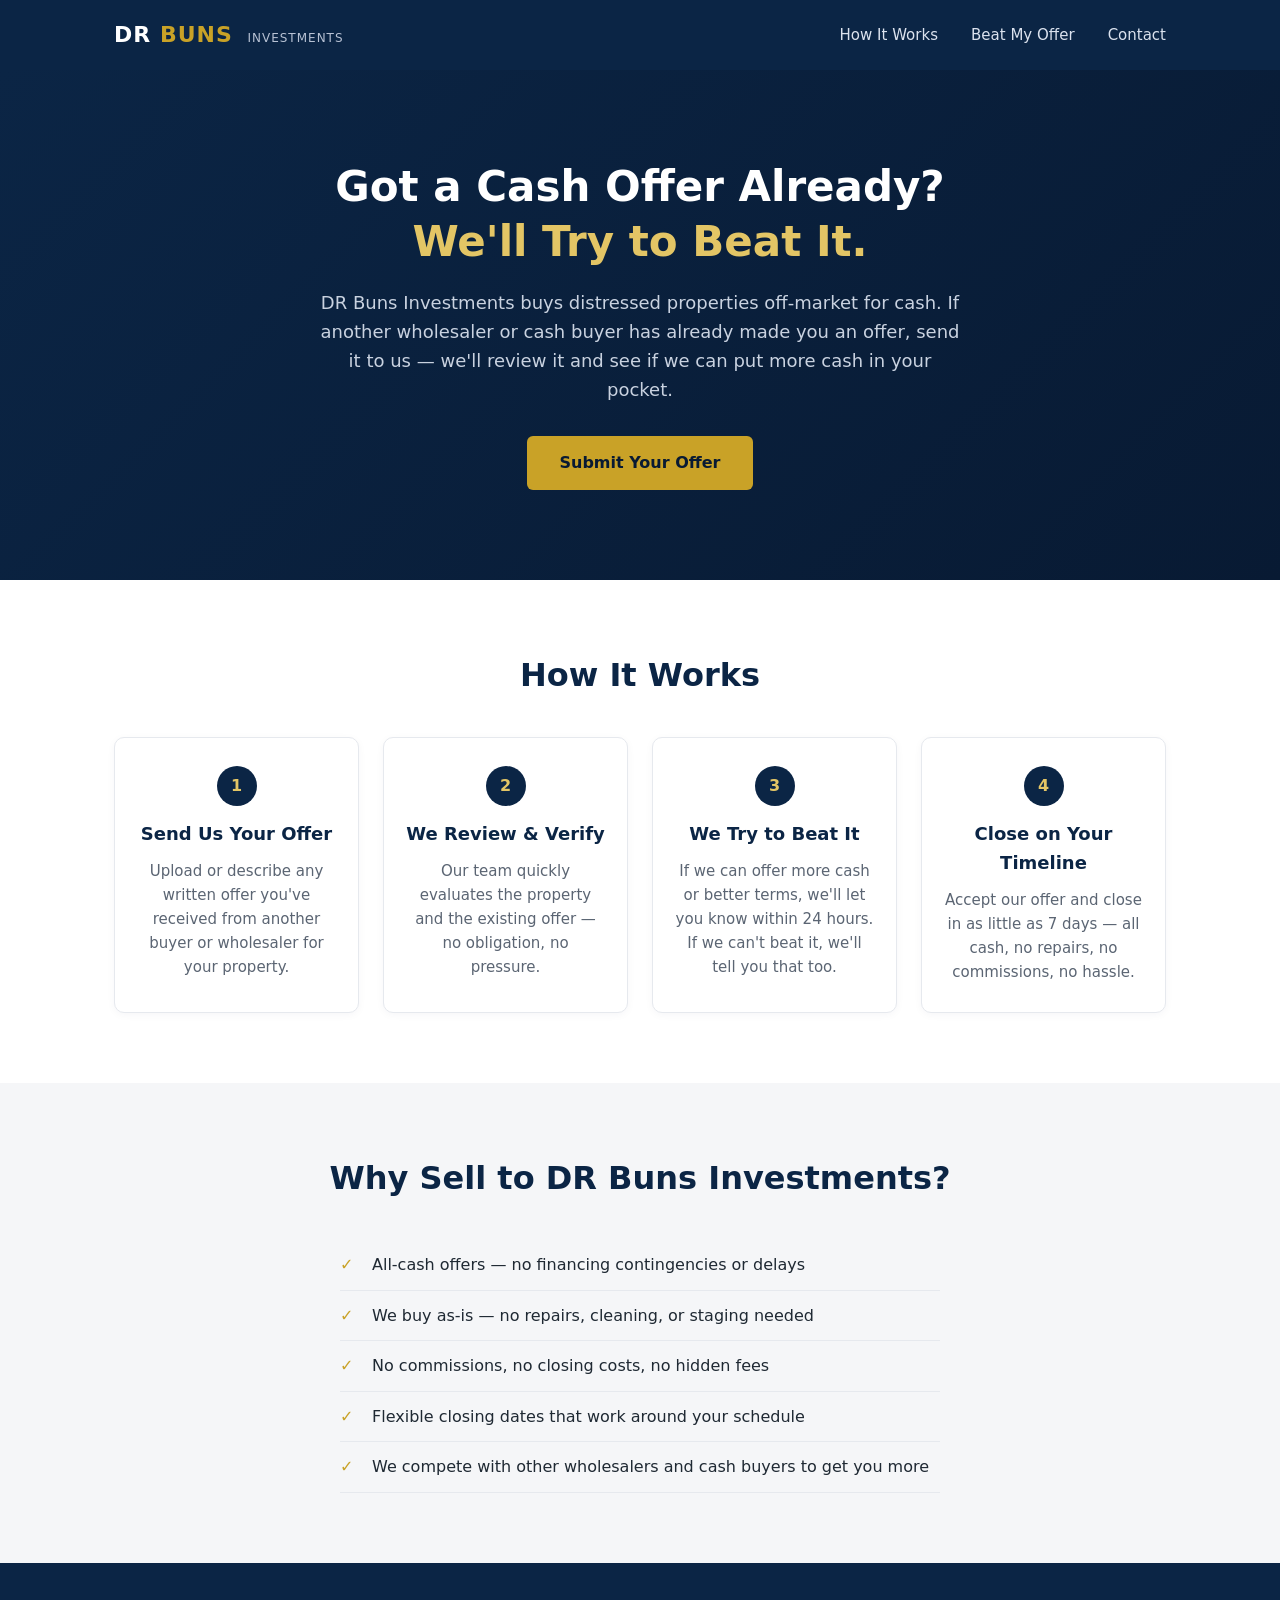
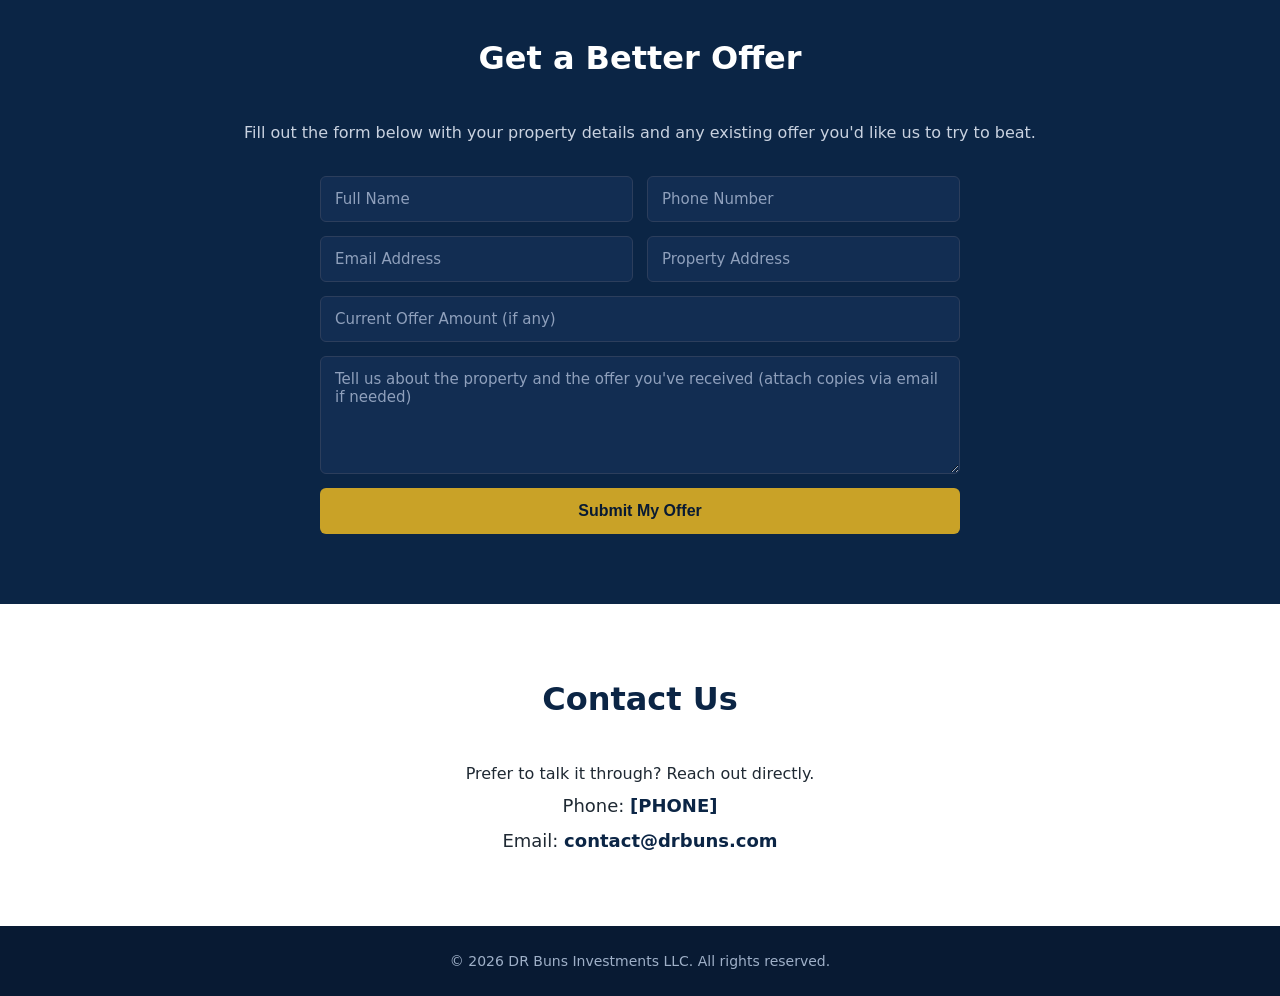
==== index.html @ b83a14e5 "Initial website HTML/CSS/JS Initial website HTML/CSS/JS" ====
<!DOCTYPE html>
<html lang="en">
<head>
  <meta charset="UTF-8" />
  <meta name="viewport" content="width=device-width, initial-scale=1.0" />
  <title>DR Buns Investments | We Beat Any Cash Offer</title>
  <meta name="description" content="Sell your distressed property off-market. Bring us any written cash offer and we'll try to beat it. Fast, fair, all-cash closings." />
  <link rel="stylesheet" href="style.css" />
</head>
<body>
  <header class="header">
    <div class="container header-inner">
      <div class="logo">DR <span>BUNS</span> <small>INVESTMENTS</small></div>
      <nav>
        <a href="#how-it-works">How It Works</a>
        <a href="#beat-offer">Beat My Offer</a>
        <a href="#contact">Contact</a>
      </nav>
    </div>
  </header>

  <section class="hero">
    <div class="container hero-inner">
      <h1>Got a Cash Offer Already? <br><span>We'll Try to Beat It.</span></h1>
      <p>DR Buns Investments buys distressed properties off-market for cash. If another wholesaler or cash buyer has already made you an offer, send it to us &mdash; we'll review it and see if we can put more cash in your pocket.</p>
      <a href="#beat-offer" class="btn btn-primary">Submit Your Offer</a>
    </div>
  </section>

  <section class="section" id="how-it-works">
    <div class="container">
      <h2>How It Works</h2>
      <div class="cards">
        <div class="card">
          <div class="card-number">1</div>
          <h3>Send Us Your Offer</h3>
          <p>Upload or describe any written offer you've received from another buyer or wholesaler for your property.</p>
        </div>
        <div class="card">
          <div class="card-number">2</div>
          <h3>We Review &amp; Verify</h3>
          <p>Our team quickly evaluates the property and the existing offer &mdash; no obligation, no pressure.</p>
        </div>
        <div class="card">
          <div class="card-number">3</div>
          <h3>We Try to Beat It</h3>
          <p>If we can offer more cash or better terms, we'll let you know within 24 hours. If we can't beat it, we'll tell you that too.</p>
        </div>
        <div class="card">
          <div class="card-number">4</div>
          <h3>Close on Your Timeline</h3>
          <p>Accept our offer and close in as little as 7 days &mdash; all cash, no repairs, no commissions, no hassle.</p>
        </div>
      </div>
    </div>
  </section>

  <section class="section alt" id="why">
    <div class="container">
      <h2>Why Sell to DR Buns Investments?</h2>
      <ul class="benefits">
        <li>All-cash offers &mdash; no financing contingencies or delays</li>
        <li>We buy as-is &mdash; no repairs, cleaning, or staging needed</li>
        <li>No commissions, no closing costs, no hidden fees</li>
        <li>Flexible closing dates that work around your schedule</li>
        <li>We compete with other wholesalers and cash buyers to get you more</li>
      </ul>
    </div>
  </section>

  <section class="section highlight" id="beat-offer">
    <div class="container form-section">
      <h2>Get a Better Offer</h2>
      <p>Fill out the form below with your property details and any existing offer you'd like us to try to beat.</p>
      <form class="contact-form" action="https://formspree.io/f/yourFormID" method="POST">
        <div class="form-row">
          <input type="text" name="name" placeholder="Full Name" required />
          <input type="tel" name="phone" placeholder="Phone Number" required />
        </div>
        <div class="form-row">
          <input type="email" name="email" placeholder="Email Address" required />
          <input type="text" name="property_address" placeholder="Property Address" required />
        </div>
        <div class="form-row">
          <input type="text" name="current_offer" placeholder="Current Offer Amount (if any)" />
        </div>
        <textarea name="details" placeholder="Tell us about the property and the offer you've received (attach copies via email if needed)" rows="5"></textarea>
        <button type="submit" class="btn btn-primary">Submit My Offer</button>
      </form>
    </div>
  </section>

  <section class="section" id="contact">
    <div class="container contact-inner">
      <h2>Contact Us</h2>
      <p>Prefer to talk it through? Reach out directly.</p>
      <p class="contact-detail">Phone: <a href="tel:+10000000000">[PHONE]</a></p>
      <p class="contact-detail">Email: <a href="mailto:contact@drbuns.com">contact@drbuns.com</a></p>
    </div>
  </section>

  <footer class="footer">
    <div class="container">
      <p>&copy; <span id="year"></span> DR Buns Investments LLC. All rights reserved.</p>
    </div>
  </footer>

  <script src="script.js"></script>
</body>
</html>
---- style.css ----
:root {
  --navy: #0b2545;
  --navy-dark: #081a33;
  --gold: #c9a227;
  --gold-light: #e3c565;
  --gray: #f5f6f8;
  --text: #1f2933;
  --muted: #5b6573;
}

* { margin: 0; padding: 0; box-sizing: border-box; }

body {
  font-family: 'Segoe UI', system-ui, -apple-system, sans-serif;
  color: var(--text);
  line-height: 1.6;
}

.container {
  max-width: 1100px;
  margin: 0 auto;
  padding: 0 24px;
}

/* Header */
.header {
  background: var(--navy);
  position: sticky;
  top: 0;
  z-index: 100;
}

.header-inner {
  display: flex;
  align-items: center;
  justify-content: space-between;
  height: 70px;
}

.logo {
  color: #fff;
  font-weight: 800;
  font-size: 22px;
  letter-spacing: 1px;
}

.logo span { color: var(--gold); }
.logo small { font-weight: 400; font-size: 12px; color: #b8c2d4; margin-left: 6px; }

nav a {
  color: #dbe2ee;
  text-decoration: none;
  margin-left: 28px;
  font-size: 15px;
  transition: color 0.2s;
}

nav a:hover { color: var(--gold-light); }

/* Hero */
.hero {
  background: linear-gradient(135deg, var(--navy) 0%, var(--navy-dark) 100%);
  color: #fff;
  padding: 90px 0;
  text-align: center;
}

.hero h1 {
  font-size: 42px;
  font-weight: 800;
  line-height: 1.3;
  margin-bottom: 20px;
}

.hero h1 span { color: var(--gold-light); }

.hero p {
  max-width: 640px;
  margin: 0 auto 32px;
  color: #c9d2e0;
  font-size: 18px;
}

.btn {
  display: inline-block;
  padding: 14px 32px;
  border-radius: 6px;
  font-weight: 700;
  text-decoration: none;
  font-size: 16px;
  border: none;
  cursor: pointer;
  transition: transform 0.15s, box-shadow 0.15s;
}

.btn-primary {
  background: var(--gold);
  color: var(--navy-dark);
}

.btn-primary:hover {
  background: var(--gold-light);
  transform: translateY(-2px);
}

/* Sections */
.section {
  padding: 70px 0;
}

.section.alt { background: var(--gray); }

.section h2 {
  text-align: center;
  font-size: 32px;
  color: var(--navy);
  margin-bottom: 36px;
}

/* Cards */
.cards {
  display: grid;
  grid-template-columns: repeat(auto-fit, minmax(220px, 1fr));
  gap: 24px;
}

.card {
  background: #fff;
  border: 1px solid #e6e9ee;
  border-radius: 10px;
  padding: 28px 22px;
  text-align: center;
  box-shadow: 0 2px 8px rgba(11,37,69,0.04);
}

.card-number {
  width: 40px;
  height: 40px;
  line-height: 40px;
  background: var(--navy);
  color: var(--gold-light);
  border-radius: 50%;
  font-weight: 800;
  margin: 0 auto 14px;
}

.card h3 {
  color: var(--navy);
  margin-bottom: 10px;
  font-size: 18px;
}

.card p { color: var(--muted); font-size: 15px; }

/* Benefits */
.benefits {
  list-style: none;
  max-width: 600px;
  margin: 0 auto;
}

.benefits li {
  padding: 12px 0 12px 32px;
  border-bottom: 1px solid #e6e9ee;
  position: relative;
  font-size: 16px;
}

.benefits li::before {
  content: "✓";
  position: absolute;
  left: 0;
  color: var(--gold);
  font-weight: 800;
}

/* Form */
.highlight {
  background: var(--navy);
  color: #fff;
}

.form-section { text-align: center; }
.form-section h2 { color: #fff; }
.form-section > p { color: #c9d2e0; margin-bottom: 30px; }

.contact-form {
  max-width: 640px;
  margin: 0 auto;
  display: flex;
  flex-direction: column;
  gap: 14px;
}

.form-row {
  display: flex;
  gap: 14px;
}

.form-row input { flex: 1; }

.contact-form input,
.contact-form textarea {
  width: 100%;
  padding: 13px 14px;
  border-radius: 6px;
  border: 1px solid #2c3e5c;
  background: #122d52;
  color: #fff;
  font-size: 15px;
  font-family: inherit;
}

.contact-form input::placeholder,
.contact-form textarea::placeholder {
  color: #8fa0bc;
}

.contact-form input:focus,
.contact-form textarea:focus {
  outline: 2px solid var(--gold);
}

/* Contact */
.contact-inner { text-align: center; }
.contact-detail { font-size: 18px; margin-top: 6px; }
.contact-detail a { color: var(--navy); font-weight: 700; text-decoration: none; }

/* Footer */
.footer {
  background: var(--navy-dark);
  color: #9fb0c8;
  text-align: center;
  padding: 24px 0;
  font-size: 14px;
}

@media (max-width: 640px) {
  nav a { margin-left: 14px; font-size: 13px; }
  .hero h1 { font-size: 30px; }
  .form-row { flex-direction: column; }
}
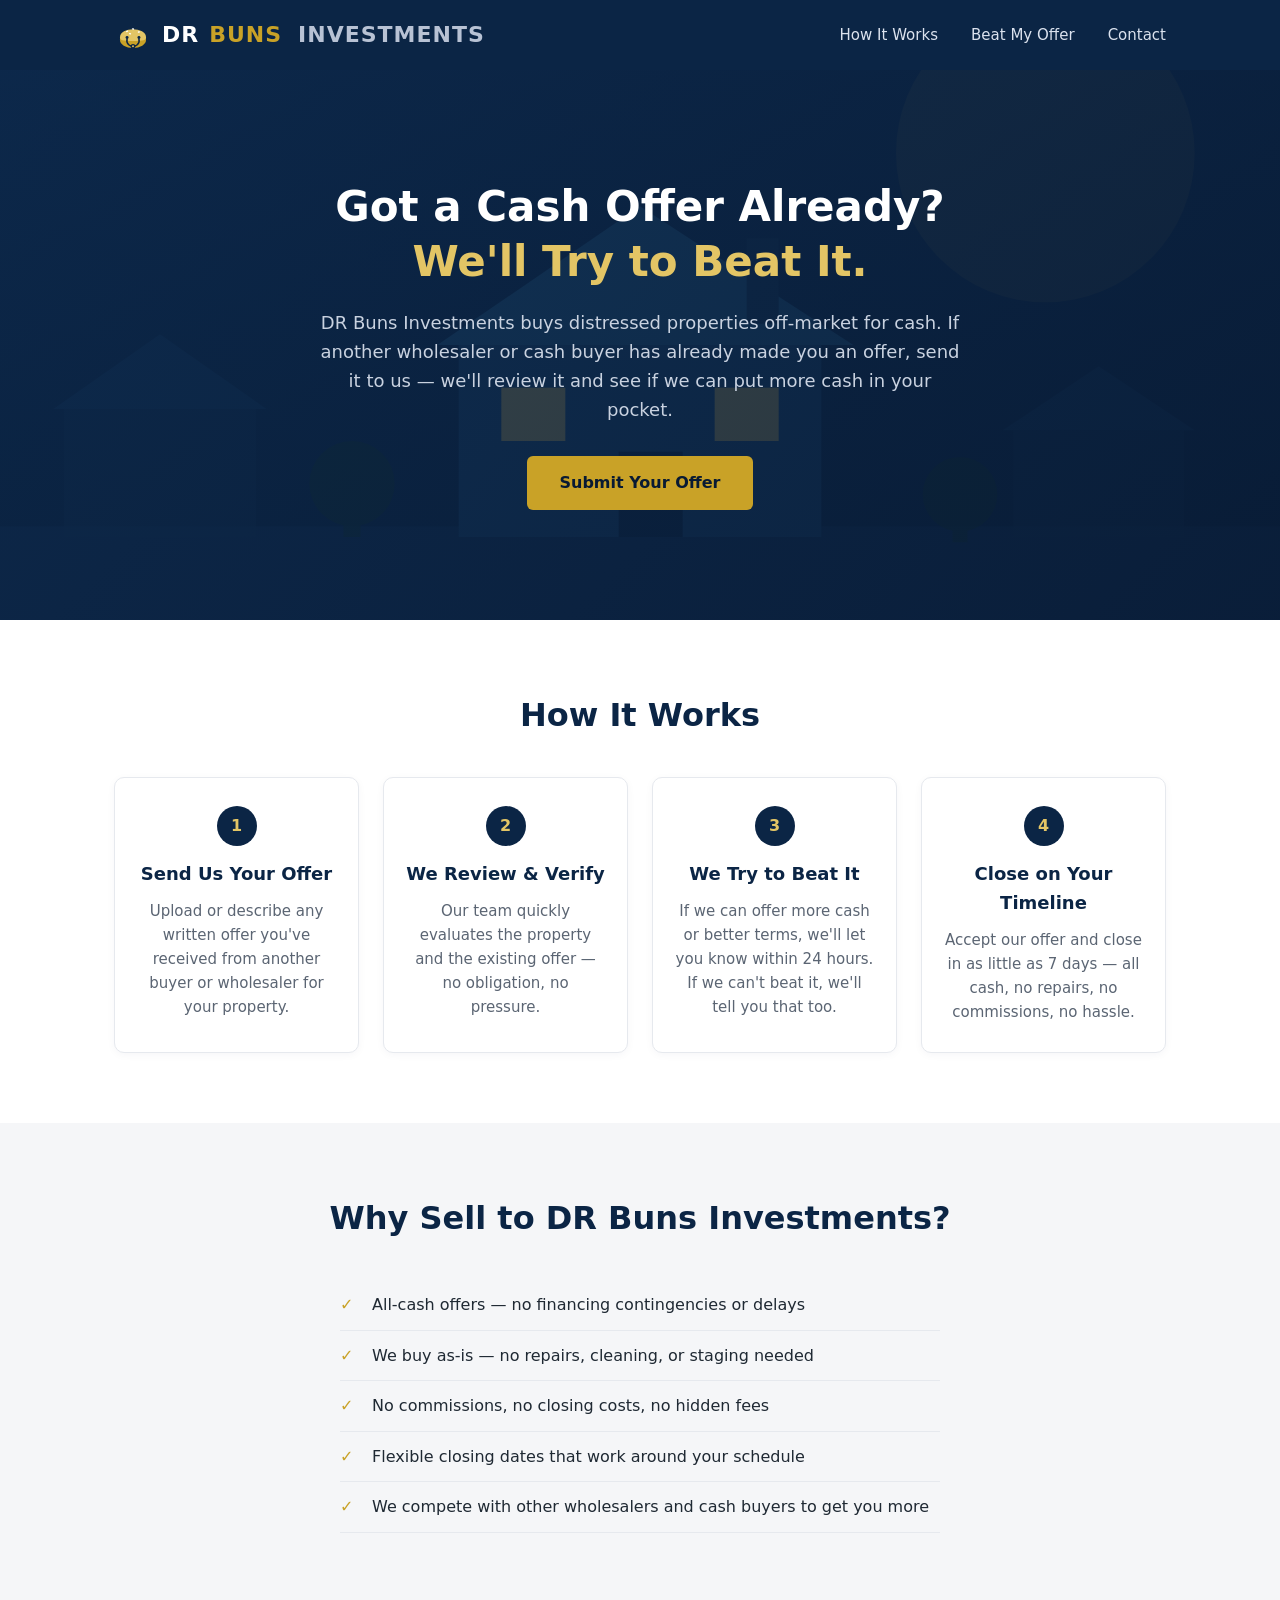
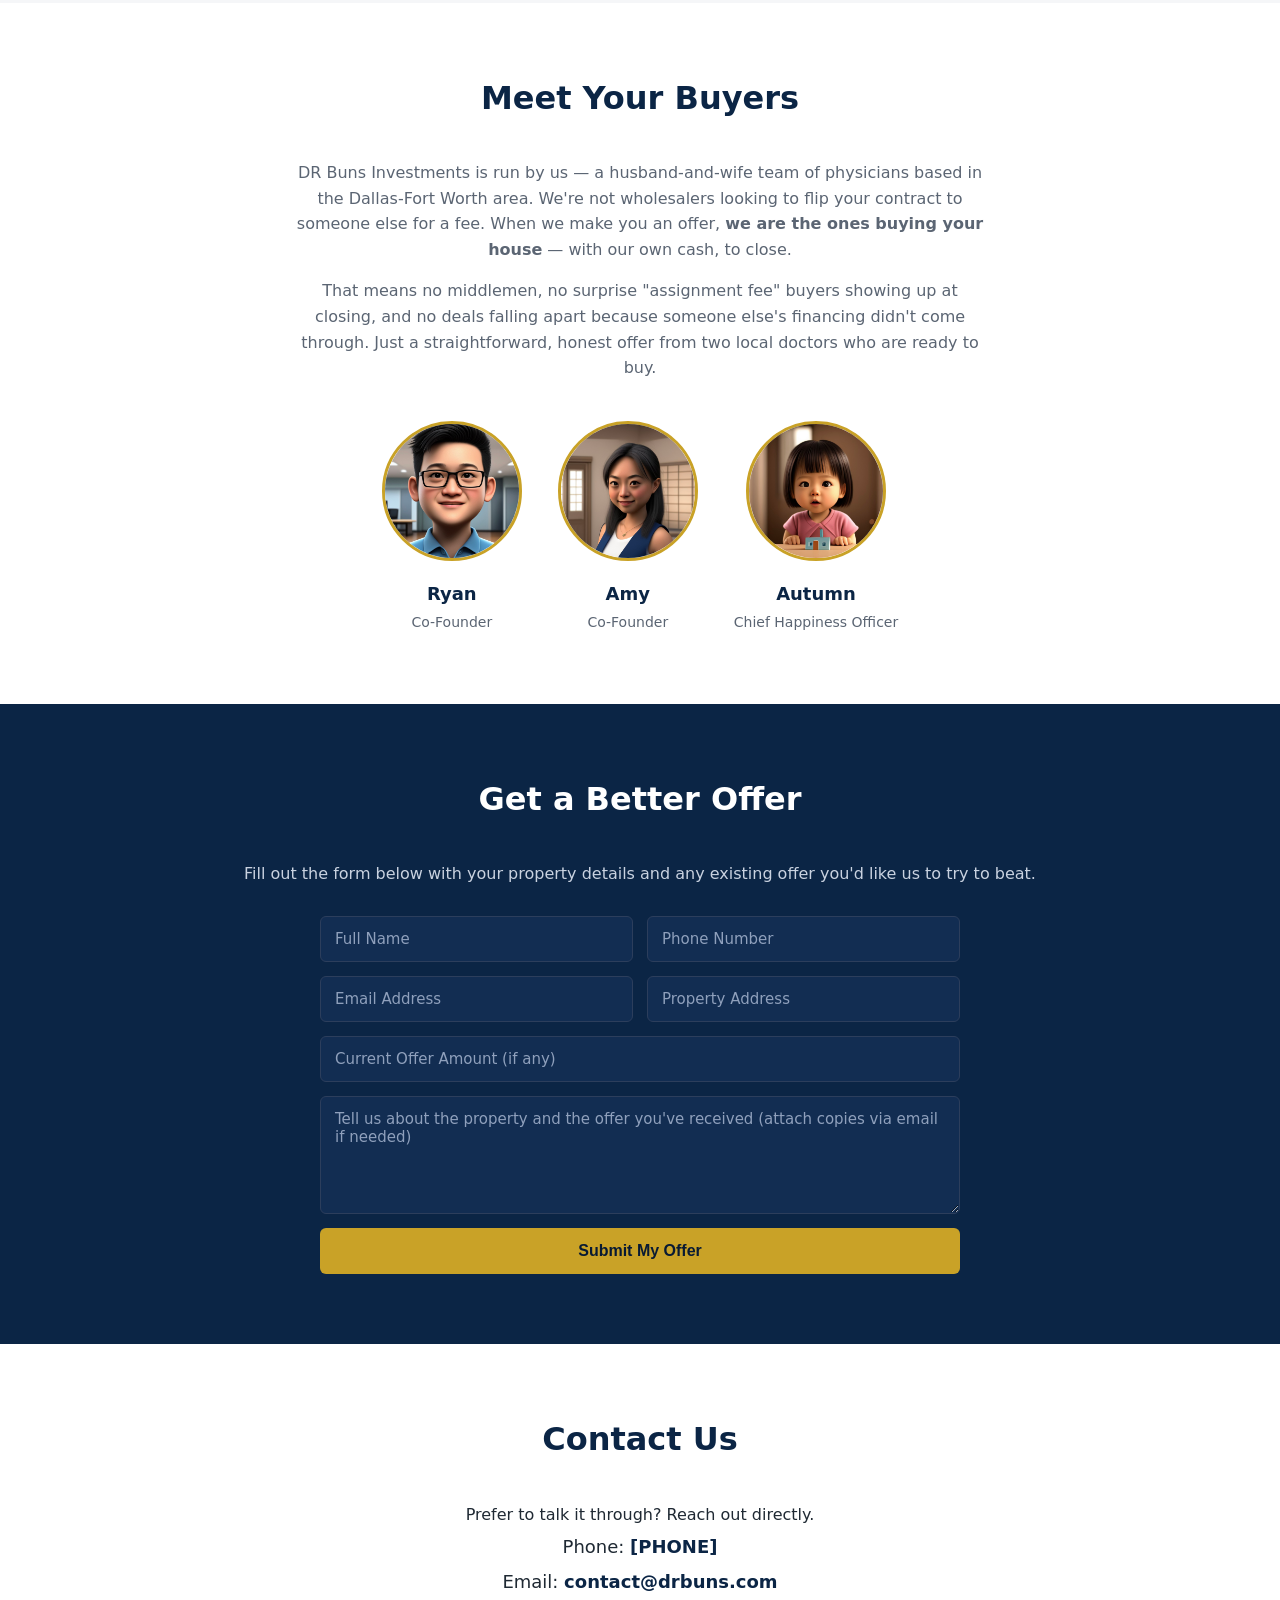
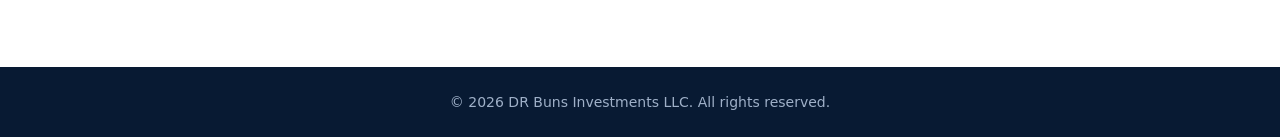
==== commit d9f11172: "New about us section + logo Designed logo + adjusted header font/sizes + added about us section" ====
--- a/index.html
+++ b/index.html
@@ -10,7 +10,7 @@
 <body>
   <header class="header">
     <div class="container header-inner">
-      <div class="logo">DR <span>BUNS</span> <small>INVESTMENTS</small></div>
+      <div class="logo"><img src="assets/logo.svg" alt="Dr Buns logo" class="logo-icon" /> DR <span>BUNS</span> <small>INVESTMENTS</small></div>
       <nav>
         <a href="#how-it-works">How It Works</a>
         <a href="#beat-offer">Beat My Offer</a>
@@ -68,6 +68,33 @@
     </div>
   </section>
 
+  <section class="section" id="about">
+    <div class="container about-inner">
+      <h2>Meet Your Buyers</h2>
+      <div class="about-content">
+        <p>DR Buns Investments is run by us &mdash; a husband-and-wife team of physicians based in the Dallas-Fort Worth area. We're not wholesalers looking to flip your contract to someone else for a fee. When we make you an offer, <strong>we are the ones buying your house</strong> &mdash; with our own cash, to close.</p>
+        <p>That means no middlemen, no surprise "assignment fee" buyers showing up at closing, and no deals falling apart because someone else's financing didn't come through. Just a straightforward, honest offer from two local doctors who are ready to buy.</p>
+      </div>
+      <div class="team">
+        <div class="team-member">
+          <img src="assets/ryan.jpeg" alt="Ryan" />
+          <h3>Ryan</h3>
+          <p>Co-Founder</p>
+        </div>
+        <div class="team-member">
+          <img src="assets/amy.jpeg" alt="Amy" />
+          <h3>Amy</h3>
+          <p>Co-Founder</p>
+        </div>
+        <div class="team-member">
+          <img src="assets/autumn.jpeg" alt="Autumn" />
+          <h3>Autumn</h3>
+          <p>Chief Happiness Officer</p>
+        </div>
+      </div>
+    </div>
+  </section>
+
   <section class="section highlight" id="beat-offer">
     <div class="container form-section">
       <h2>Get a Better Offer</h2>
--- a/style.css
+++ b/style.css
@@ -42,10 +42,18 @@
   font-weight: 800;
   font-size: 22px;
   letter-spacing: 1px;
+  display: flex;
+  align-items: center;
+  gap: 10px;
+}
+
+.logo-icon {
+  width: 38px;
+  height: 38px;
 }
 
 .logo span { color: var(--gold); }
-.logo small { font-weight: 400; font-size: 12px; color: #b8c2d4; margin-left: 6px; }
+.logo small { font-weight: 800; font-size: inherit; color: #b8c2d4; margin-left: 6px; }
 
 nav a {
   color: #dbe2ee;
@@ -59,9 +67,11 @@
 
 /* Hero */
 .hero {
-  background: linear-gradient(135deg, var(--navy) 0%, var(--navy-dark) 100%);
-  color: #fff;
-  padding: 90px 0;
+  background: linear-gradient(135deg, rgba(11,37,69,0.75) 0%, rgba(8,26,51,0.85) 100%), url('assets/hero-bg.svg');
+  background-size: cover;
+  background-position: center;
+  color: #fff;
+  padding: 110px 0;
   text-align: center;
 }
 
@@ -174,6 +184,51 @@
   font-weight: 800;
 }
 
+/* About */
+.about-content {
+  max-width: 700px;
+  margin: 0 auto;
+  text-align: center;
+}
+
+.about-content p {
+  margin-bottom: 16px;
+  color: var(--muted);
+  font-size: 16px;
+}
+
+.team {
+  display: flex;
+  justify-content: center;
+  gap: 36px;
+  margin-top: 40px;
+  flex-wrap: wrap;
+}
+
+.team-member {
+  text-align: center;
+}
+
+.team-member img {
+  width: 140px;
+  height: 140px;
+  border-radius: 50%;
+  object-fit: cover;
+  border: 3px solid var(--gold);
+  margin-bottom: 12px;
+}
+
+.team-member h3 {
+  color: var(--navy);
+  font-size: 18px;
+  margin-bottom: 2px;
+}
+
+.team-member p {
+  color: var(--muted);
+  font-size: 14px;
+}
+
 /* Form */
 .highlight {
   background: var(--navy);
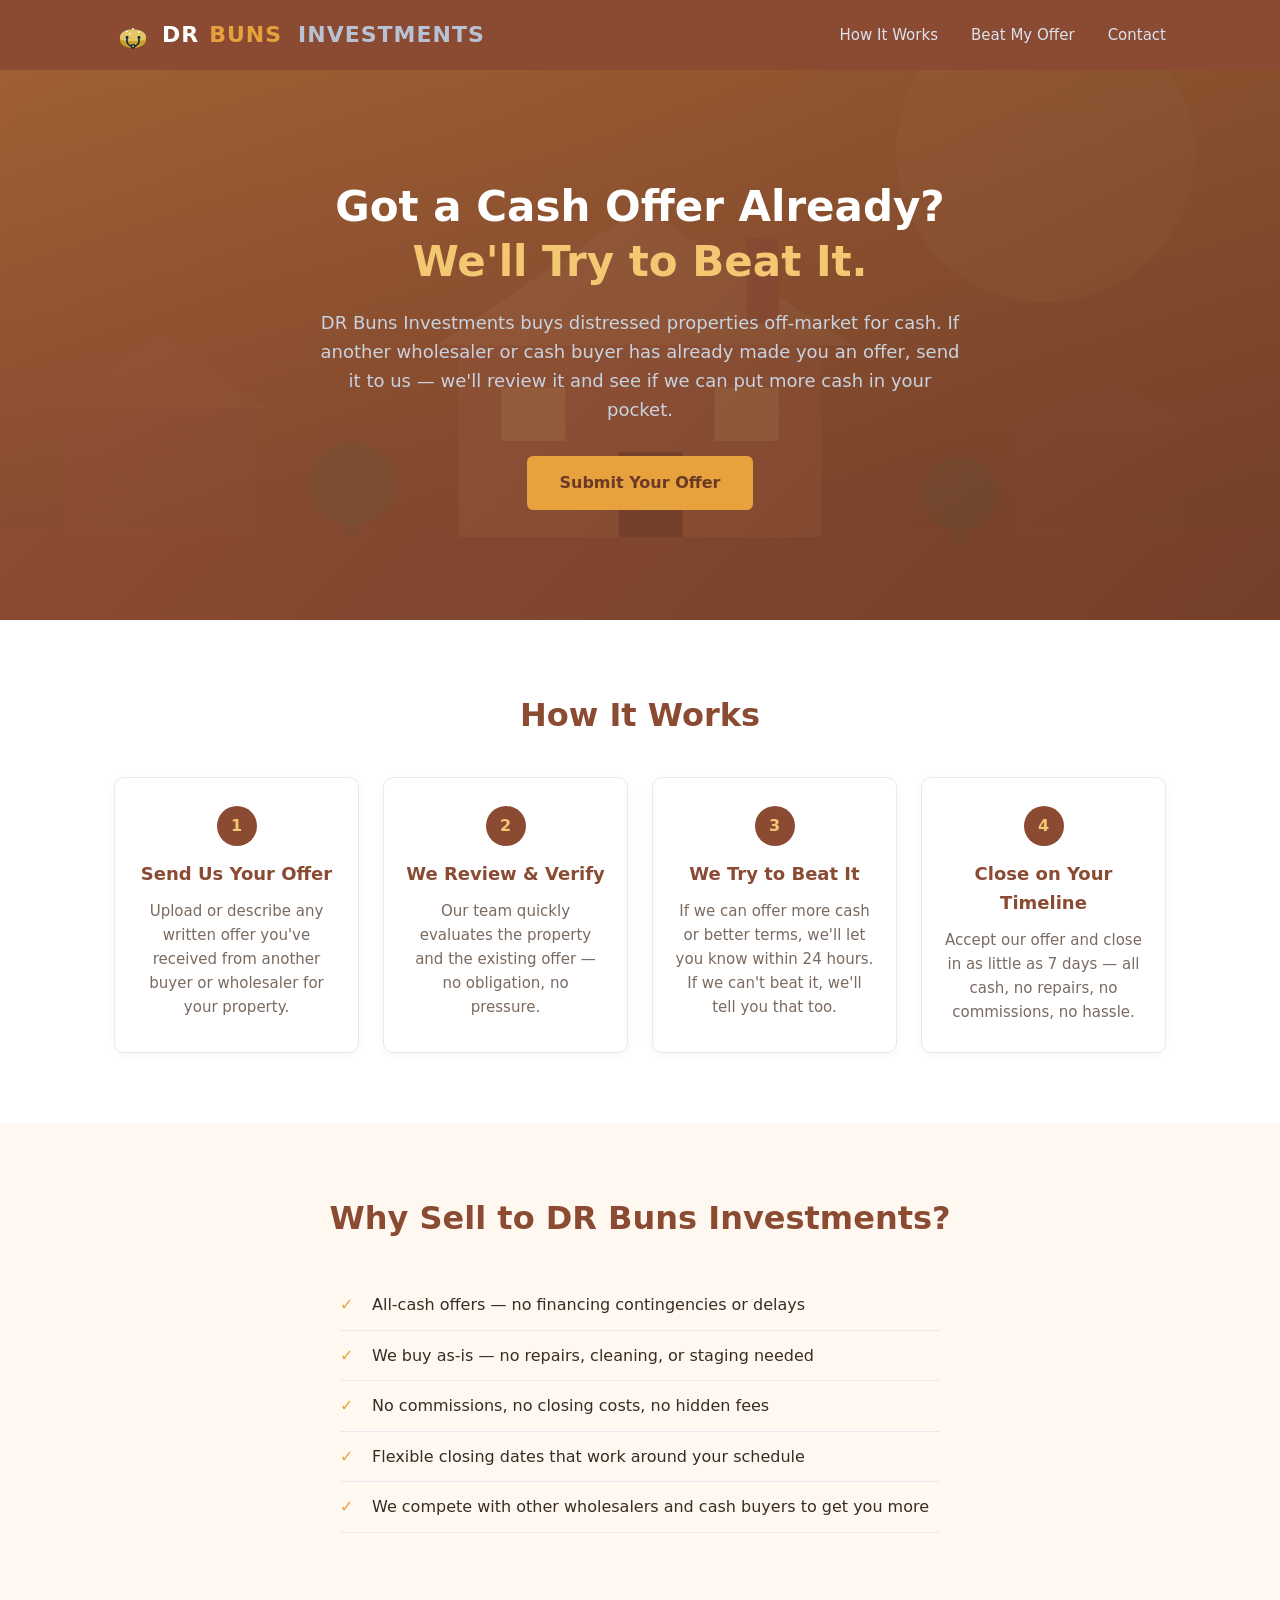
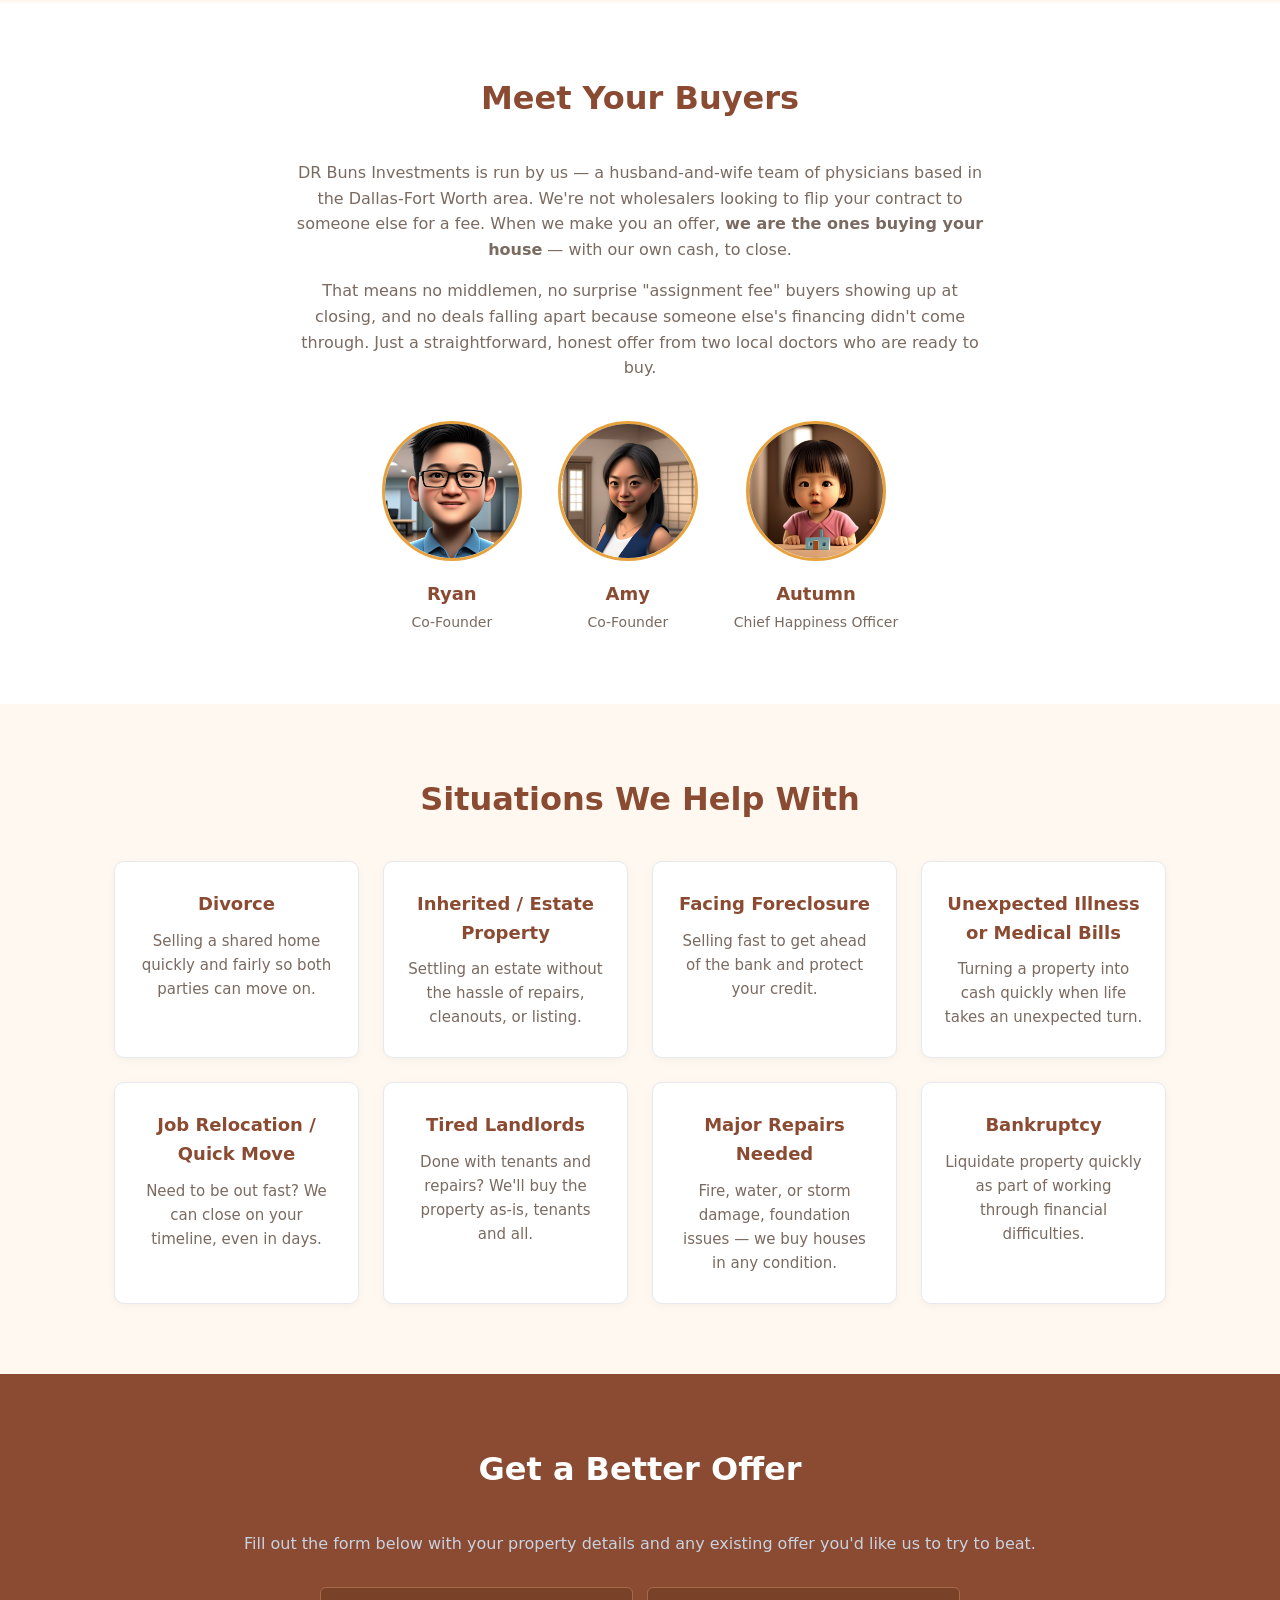
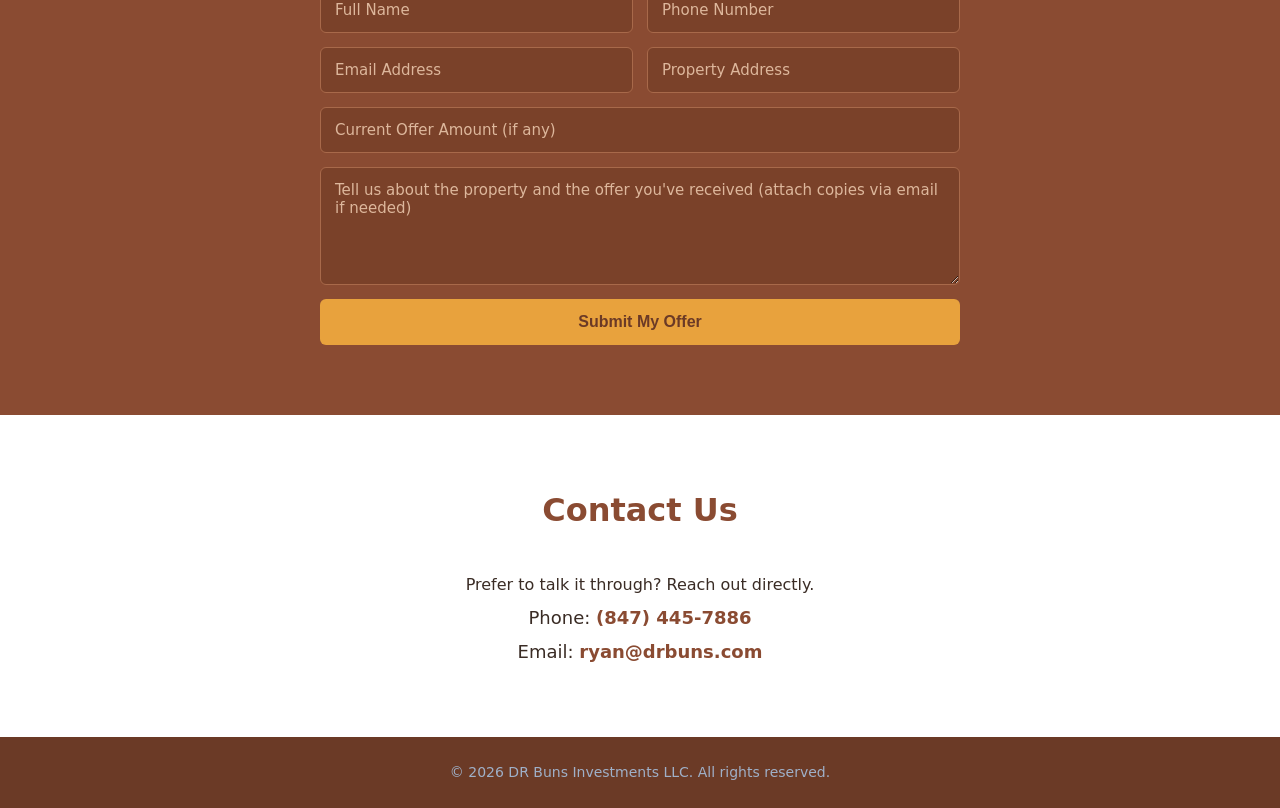
==== commit 3055ff27: "Added new section - distressed properties Added new section describing different types of distressed" ====
--- a/index.html
+++ b/index.html
@@ -95,6 +95,46 @@
     </div>
   </section>
 
+  <section class="section alt" id="situations">
+    <div class="container">
+      <h2>Situations We Help With</h2>
+      <div class="cards">
+        <div class="card">
+          <h3>Divorce</h3>
+          <p>Selling a shared home quickly and fairly so both parties can move on.</p>
+        </div>
+        <div class="card">
+          <h3>Inherited / Estate Property</h3>
+          <p>Settling an estate without the hassle of repairs, cleanouts, or listing.</p>
+        </div>
+        <div class="card">
+          <h3>Facing Foreclosure</h3>
+          <p>Selling fast to get ahead of the bank and protect your credit.</p>
+        </div>
+        <div class="card">
+          <h3>Unexpected Illness or Medical Bills</h3>
+          <p>Turning a property into cash quickly when life takes an unexpected turn.</p>
+        </div>
+        <div class="card">
+          <h3>Job Relocation / Quick Move</h3>
+          <p>Need to be out fast? We can close on your timeline, even in days.</p>
+        </div>
+        <div class="card">
+          <h3>Tired Landlords</h3>
+          <p>Done with tenants and repairs? We'll buy the property as-is, tenants and all.</p>
+        </div>
+        <div class="card">
+          <h3>Major Repairs Needed</h3>
+          <p>Fire, water, or storm damage, foundation issues &mdash; we buy houses in any condition.</p>
+        </div>
+        <div class="card">
+          <h3>Bankruptcy</h3>
+          <p>Liquidate property quickly as part of working through financial difficulties.</p>
+        </div>
+      </div>
+    </div>
+  </section>
+
   <section class="section highlight" id="beat-offer">
     <div class="container form-section">
       <h2>Get a Better Offer</h2>
@@ -121,8 +161,8 @@
     <div class="container contact-inner">
       <h2>Contact Us</h2>
       <p>Prefer to talk it through? Reach out directly.</p>
-      <p class="contact-detail">Phone: <a href="tel:+10000000000">[PHONE]</a></p>
-      <p class="contact-detail">Email: <a href="mailto:contact@drbuns.com">contact@drbuns.com</a></p>
+      <p class="contact-detail">Phone: <a href="tel:+18474457886">(847) 445-7886</a></p>
+      <p class="contact-detail">Email: <a href="mailto:ryan@drbuns.com">ryan@drbuns.com</a></p>
     </div>
   </section>
 
--- a/style.css
+++ b/style.css
@@ -1,11 +1,11 @@
 :root {
-  --navy: #0b2545;
-  --navy-dark: #081a33;
-  --gold: #c9a227;
-  --gold-light: #e3c565;
-  --gray: #f5f6f8;
-  --text: #1f2933;
-  --muted: #5b6573;
+  --navy: #8a4b32;
+  --navy-dark: #6b3a26;
+  --gold: #e8a23d;
+  --gold-light: #f4c873;
+  --gray: #fff8f0;
+  --text: #3a2c25;
+  --muted: #7a6a60;
 }
 
 * { margin: 0; padding: 0; box-sizing: border-box; }
@@ -67,7 +67,7 @@
 
 /* Hero */
 .hero {
-  background: linear-gradient(135deg, rgba(11,37,69,0.75) 0%, rgba(8,26,51,0.85) 100%), url('assets/hero-bg.svg');
+  background: linear-gradient(135deg, rgba(138,75,50,0.75) 0%, rgba(107,58,38,0.85) 100%), url('assets/hero-bg.svg');
   background-size: cover;
   background-position: center;
   color: #fff;
@@ -259,8 +259,8 @@
   width: 100%;
   padding: 13px 14px;
   border-radius: 6px;
-  border: 1px solid #2c3e5c;
-  background: #122d52;
+  border: 1px solid #a8694a;
+  background: #7a4129;
   color: #fff;
   font-size: 15px;
   font-family: inherit;
@@ -268,7 +268,7 @@
 
 .contact-form input::placeholder,
 .contact-form textarea::placeholder {
-  color: #8fa0bc;
+  color: #ddb79c;
 }
 
 .contact-form input:focus,
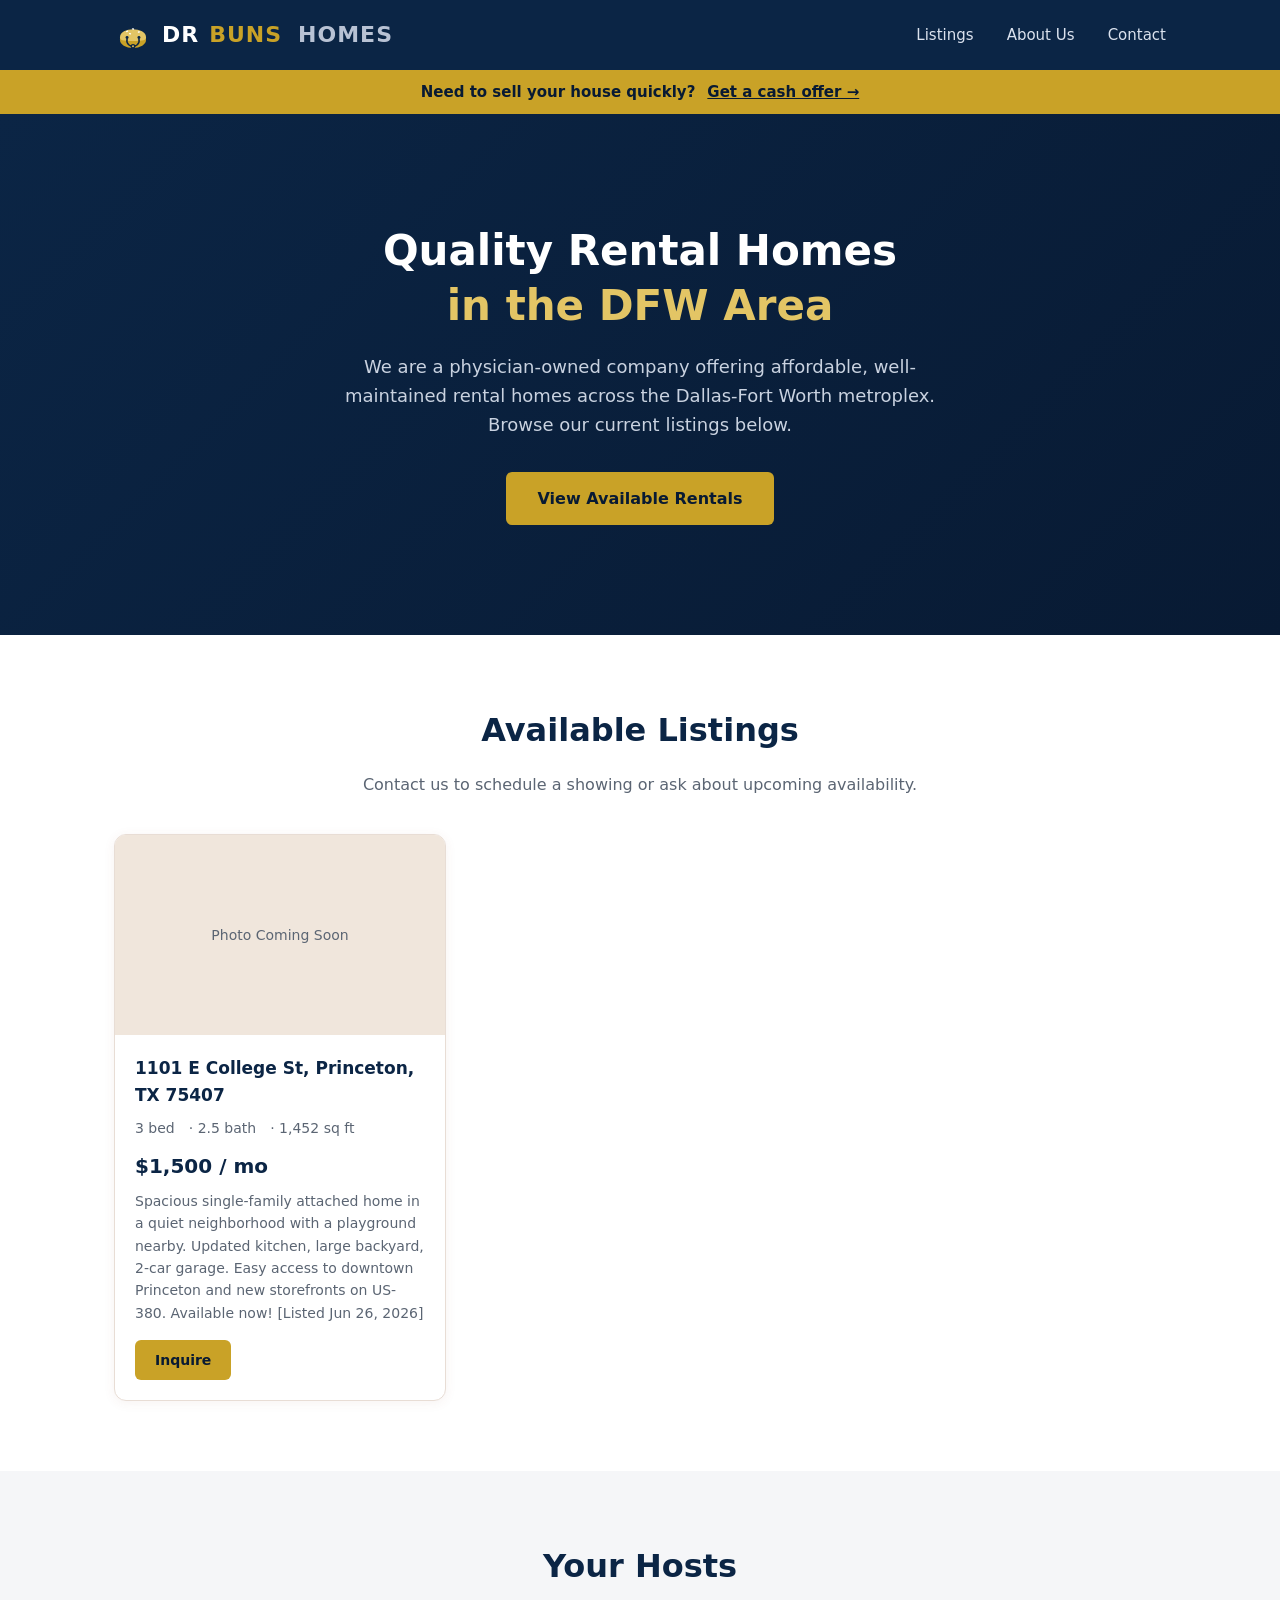
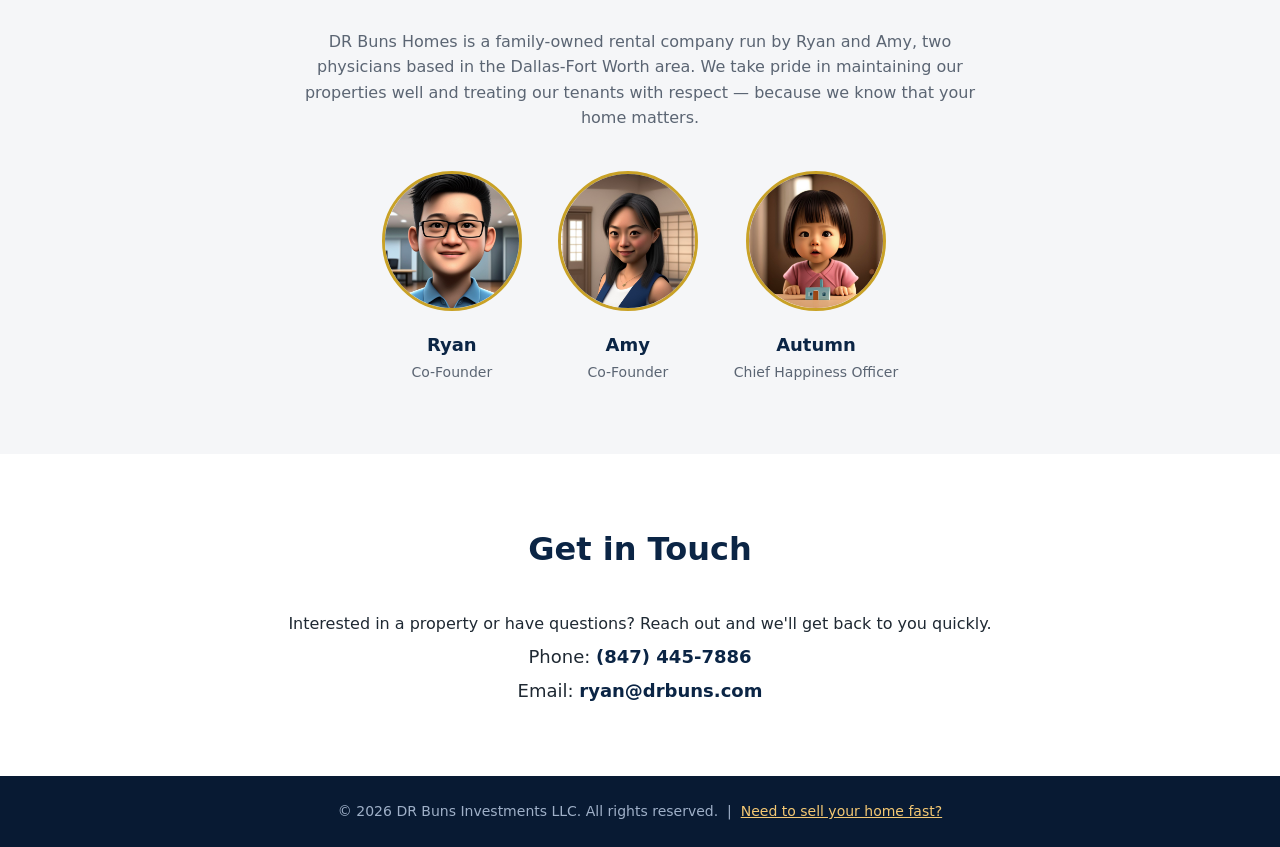
==== commit 68245319: "Moved sell side onto /sell/ subdirectory and made home page into more tenant-centered storefront wit" ====
--- a/index.html
+++ b/index.html
@@ -3,77 +3,70 @@
 <head>
   <meta charset="UTF-8" />
   <meta name="viewport" content="width=device-width, initial-scale=1.0" />
-  <title>DR Buns Investments | We Beat Any Cash Offer</title>
-  <meta name="description" content="Sell your distressed property off-market. Bring us any written cash offer and we'll try to beat it. Fast, fair, all-cash closings." />
+  <title>DR Buns Investments | Rental Properties in DFW</title>
+  <meta name="description" content="Quality rental homes in the Dallas-Fort Worth area. Browse our available listings and apply today." />
   <link rel="stylesheet" href="style.css" />
 </head>
 <body>
+
   <header class="header">
     <div class="container header-inner">
-      <div class="logo"><img src="assets/logo.svg" alt="Dr Buns logo" class="logo-icon" /> DR <span>BUNS</span> <small>INVESTMENTS</small></div>
+      <a href="/" class="logo"><img src="assets/logo.svg" alt="Dr Buns logo" class="logo-icon" /> DR <span>BUNS</span> <small>HOMES</small></a>
       <nav>
-        <a href="#how-it-works">How It Works</a>
-        <a href="#beat-offer">Beat My Offer</a>
+        <a href="#listings">Listings</a>
+        <a href="#about">About Us</a>
         <a href="#contact">Contact</a>
       </nav>
     </div>
   </header>
 
-  <section class="hero">
+  <!-- Sell banner -->
+  <div class="sell-banner">
+    <span>Need to sell your house quickly?</span>
+    <a href="/sell/">Get a cash offer &rarr;</a>
+  </div>
+
+  <section class="hero rentals-hero">
     <div class="container hero-inner">
-      <h1>Got a Cash Offer Already? <br><span>We'll Try to Beat It.</span></h1>
-      <p>DR Buns Investments buys distressed properties off-market for cash. If another wholesaler or cash buyer has already made you an offer, send it to us &mdash; we'll review it and see if we can put more cash in your pocket.</p>
-      <a href="#beat-offer" class="btn btn-primary">Submit Your Offer</a>
+      <h1>Quality Rental Homes <br><span>in the DFW Area</span></h1>
+      <p>We are a physician-owned company offering affordable, well-maintained rental homes across the Dallas-Fort Worth metroplex. Browse our current listings below.</p>
+      <a href="#listings" class="btn btn-primary">View Available Rentals</a>
     </div>
   </section>
 
-  <section class="section" id="how-it-works">
+  <section class="section" id="listings">
     <div class="container">
-      <h2>How It Works</h2>
-      <div class="cards">
-        <div class="card">
-          <div class="card-number">1</div>
-          <h3>Send Us Your Offer</h3>
-          <p>Upload or describe any written offer you've received from another buyer or wholesaler for your property.</p>
+      <h2>Available Listings</h2>
+      <p class="listings-intro">Contact us to schedule a showing or ask about upcoming availability.</p>
+      <div class="listings-grid">
+
+        <!-- Placeholder listing card — duplicate and fill in for each property -->
+        <div class="listing-card">
+          <div class="listing-photo listing-photo-placeholder">
+            <span>Photo Coming Soon</span>
+          </div>
+          <div class="listing-info">
+            <h3 class="listing-address">1101 E College St, Princeton, TX 75407</h3>
+            <div class="listing-meta">
+              <span>3 bed</span>
+              <span>2.5 bath</span>
+              <span>1,452 sq ft</span>
+            </div>
+            <p class="listing-price">$1,500 / mo</p>
+            <p class="listing-desc">Spacious single-family attached home in a quiet neighborhood with a playground nearby. Updated kitchen, large backyard, 2-car garage. Easy access to downtown Princeton and new storefronts on US-380. Available now! [Listed Jun 26, 2026]</p>
+            <a href="#contact" class="btn btn-primary btn-sm">Inquire</a>
+          </div>
         </div>
-        <div class="card">
-          <div class="card-number">2</div>
-          <h3>We Review &amp; Verify</h3>
-          <p>Our team quickly evaluates the property and the existing offer &mdash; no obligation, no pressure.</p>
-        </div>
-        <div class="card">
-          <div class="card-number">3</div>
-          <h3>We Try to Beat It</h3>
-          <p>If we can offer more cash or better terms, we'll let you know within 24 hours. If we can't beat it, we'll tell you that too.</p>
-        </div>
-        <div class="card">
-          <div class="card-number">4</div>
-          <h3>Close on Your Timeline</h3>
-          <p>Accept our offer and close in as little as 7 days &mdash; all cash, no repairs, no commissions, no hassle.</p>
-        </div>
+
       </div>
     </div>
   </section>
 
-  <section class="section alt" id="why">
-    <div class="container">
-      <h2>Why Sell to DR Buns Investments?</h2>
-      <ul class="benefits">
-        <li>All-cash offers &mdash; no financing contingencies or delays</li>
-        <li>We buy as-is &mdash; no repairs, cleaning, or staging needed</li>
-        <li>No commissions, no closing costs, no hidden fees</li>
-        <li>Flexible closing dates that work around your schedule</li>
-        <li>We compete with other wholesalers and cash buyers to get you more</li>
-      </ul>
-    </div>
-  </section>
-
-  <section class="section" id="about">
+  <section class="section alt" id="about">
     <div class="container about-inner">
-      <h2>Meet Your Buyers</h2>
+      <h2>Your Hosts</h2>
       <div class="about-content">
-        <p>DR Buns Investments is run by us &mdash; a husband-and-wife team of physicians based in the Dallas-Fort Worth area. We're not wholesalers looking to flip your contract to someone else for a fee. When we make you an offer, <strong>we are the ones buying your house</strong> &mdash; with our own cash, to close.</p>
-        <p>That means no middlemen, no surprise "assignment fee" buyers showing up at closing, and no deals falling apart because someone else's financing didn't come through. Just a straightforward, honest offer from two local doctors who are ready to buy.</p>
+        <p>DR Buns Homes is a family-owned rental company run by Ryan and Amy, two physicians based in the Dallas-Fort Worth area. We take pride in maintaining our properties well and treating our tenants with respect &mdash; because we know that your home matters.</p>
       </div>
       <div class="team">
         <div class="team-member">
@@ -95,72 +88,10 @@
     </div>
   </section>
 
-  <section class="section alt" id="situations">
-    <div class="container">
-      <h2>Situations We Help With</h2>
-      <div class="cards">
-        <div class="card">
-          <h3>Divorce</h3>
-          <p>Selling a shared home quickly and fairly so both parties can move on.</p>
-        </div>
-        <div class="card">
-          <h3>Inherited / Estate Property</h3>
-          <p>Settling an estate without the hassle of repairs, cleanouts, or listing.</p>
-        </div>
-        <div class="card">
-          <h3>Facing Foreclosure</h3>
-          <p>Selling fast to get ahead of the bank and protect your credit.</p>
-        </div>
-        <div class="card">
-          <h3>Unexpected Illness or Medical Bills</h3>
-          <p>Turning a property into cash quickly when life takes an unexpected turn.</p>
-        </div>
-        <div class="card">
-          <h3>Job Relocation / Quick Move</h3>
-          <p>Need to be out fast? We can close on your timeline, even in days.</p>
-        </div>
-        <div class="card">
-          <h3>Tired Landlords</h3>
-          <p>Done with tenants and repairs? We'll buy the property as-is, tenants and all.</p>
-        </div>
-        <div class="card">
-          <h3>Major Repairs Needed</h3>
-          <p>Fire, water, or storm damage, foundation issues &mdash; we buy houses in any condition.</p>
-        </div>
-        <div class="card">
-          <h3>Bankruptcy</h3>
-          <p>Liquidate property quickly as part of working through financial difficulties.</p>
-        </div>
-      </div>
-    </div>
-  </section>
-
-  <section class="section highlight" id="beat-offer">
-    <div class="container form-section">
-      <h2>Get a Better Offer</h2>
-      <p>Fill out the form below with your property details and any existing offer you'd like us to try to beat.</p>
-      <form class="contact-form" action="https://formspree.io/f/yourFormID" method="POST">
-        <div class="form-row">
-          <input type="text" name="name" placeholder="Full Name" required />
-          <input type="tel" name="phone" placeholder="Phone Number" required />
-        </div>
-        <div class="form-row">
-          <input type="email" name="email" placeholder="Email Address" required />
-          <input type="text" name="property_address" placeholder="Property Address" required />
-        </div>
-        <div class="form-row">
-          <input type="text" name="current_offer" placeholder="Current Offer Amount (if any)" />
-        </div>
-        <textarea name="details" placeholder="Tell us about the property and the offer you've received (attach copies via email if needed)" rows="5"></textarea>
-        <button type="submit" class="btn btn-primary">Submit My Offer</button>
-      </form>
-    </div>
-  </section>
-
   <section class="section" id="contact">
     <div class="container contact-inner">
-      <h2>Contact Us</h2>
-      <p>Prefer to talk it through? Reach out directly.</p>
+      <h2>Get in Touch</h2>
+      <p>Interested in a property or have questions? Reach out and we'll get back to you quickly.</p>
       <p class="contact-detail">Phone: <a href="tel:+18474457886">(847) 445-7886</a></p>
       <p class="contact-detail">Email: <a href="mailto:ryan@drbuns.com">ryan@drbuns.com</a></p>
     </div>
@@ -168,7 +99,7 @@
 
   <footer class="footer">
     <div class="container">
-      <p>&copy; <span id="year"></span> DR Buns Investments LLC. All rights reserved.</p>
+      <p>&copy; <span id="year"></span> DR Buns Investments LLC. All rights reserved. &nbsp;|&nbsp; <a href="/sell/" style="color:#f4c873;">Need to sell your home fast?</a></p>
     </div>
   </footer>
 
--- a/style.css
+++ b/style.css
@@ -1,11 +1,11 @@
 :root {
-  --navy: #8a4b32;
-  --navy-dark: #6b3a26;
-  --gold: #e8a23d;
-  --gold-light: #f4c873;
-  --gray: #fff8f0;
-  --text: #3a2c25;
-  --muted: #7a6a60;
+  --navy: #0b2545;
+  --navy-dark: #081a33;
+  --gold: #c9a227;
+  --gold-light: #e3c565;
+  --gray: #f5f6f8;
+  --text: #1f2933;
+  --muted: #5b6573;
 }
 
 * { margin: 0; padding: 0; box-sizing: border-box; }
@@ -21,6 +21,32 @@
   margin: 0 auto;
   padding: 0 24px;
 }
+
+/* Sell banner */
+.sell-banner {
+  background: var(--gold);
+  color: var(--navy-dark);
+  text-align: center;
+  padding: 10px 24px;
+  font-size: 15px;
+  font-weight: 600;
+  display: flex;
+  align-items: center;
+  justify-content: center;
+  gap: 12px;
+}
+
+.sell-banner a {
+  color: var(--navy-dark);
+  font-weight: 800;
+  text-decoration: underline;
+  white-space: nowrap;
+}
+
+.sell-banner a:hover { opacity: 0.75; }
+
+/* Logo as link */
+a.logo { text-decoration: none; }
 
 /* Header */
 .header {
@@ -67,7 +93,7 @@
 
 /* Hero */
 .hero {
-  background: linear-gradient(135deg, rgba(138,75,50,0.75) 0%, rgba(107,58,38,0.85) 100%), url('assets/hero-bg.svg');
+  background: linear-gradient(135deg, rgba(11,37,69,0.75) 0%, rgba(8,26,51,0.85) 100%), url('assets/hero-bg.svg');
   background-size: cover;
   background-position: center;
   color: #fff;
@@ -259,8 +285,8 @@
   width: 100%;
   padding: 13px 14px;
   border-radius: 6px;
-  border: 1px solid #a8694a;
-  background: #7a4129;
+  border: 1px solid #2c3e5c;
+  background: #122d52;
   color: #fff;
   font-size: 15px;
   font-family: inherit;
@@ -268,7 +294,7 @@
 
 .contact-form input::placeholder,
 .contact-form textarea::placeholder {
-  color: #ddb79c;
+  color: #8fa0bc;
 }
 
 .contact-form input:focus,
@@ -290,6 +316,90 @@
   font-size: 14px;
 }
 
+/* Rentals hero — no house illustration, clean warm gradient */
+.rentals-hero {
+  background: linear-gradient(135deg, var(--navy) 0%, var(--navy-dark) 100%);
+}
+
+/* Listings */
+.listings-intro {
+  text-align: center;
+  color: var(--muted);
+  margin-top: -20px;
+  margin-bottom: 36px;
+}
+
+.listings-grid {
+  display: grid;
+  grid-template-columns: repeat(auto-fill, minmax(320px, 1fr));
+  gap: 28px;
+}
+
+.listing-card {
+  border-radius: 12px;
+  overflow: hidden;
+  border: 1px solid #e8ddd5;
+  box-shadow: 0 2px 12px rgba(138,75,50,0.07);
+  background: #fff;
+}
+
+.listing-photo {
+  width: 100%;
+  height: 200px;
+  object-fit: cover;
+}
+
+.listing-photo-placeholder {
+  background: #f0e6dc;
+  display: flex;
+  align-items: center;
+  justify-content: center;
+  color: var(--muted);
+  font-size: 14px;
+}
+
+.listing-info {
+  padding: 20px;
+}
+
+.listing-address {
+  font-size: 17px;
+  color: var(--navy);
+  margin-bottom: 8px;
+}
+
+.listing-meta {
+  display: flex;
+  gap: 14px;
+  font-size: 14px;
+  color: var(--muted);
+  margin-bottom: 10px;
+}
+
+.listing-meta span::before {
+  content: "· ";
+}
+
+.listing-meta span:first-child::before { content: ""; }
+
+.listing-price {
+  font-size: 20px;
+  font-weight: 800;
+  color: var(--navy);
+  margin-bottom: 8px;
+}
+
+.listing-desc {
+  font-size: 14px;
+  color: var(--muted);
+  margin-bottom: 16px;
+}
+
+.btn-sm {
+  padding: 9px 20px;
+  font-size: 14px;
+}
+
 @media (max-width: 640px) {
   nav a { margin-left: 14px; font-size: 13px; }
   .hero h1 { font-size: 30px; }
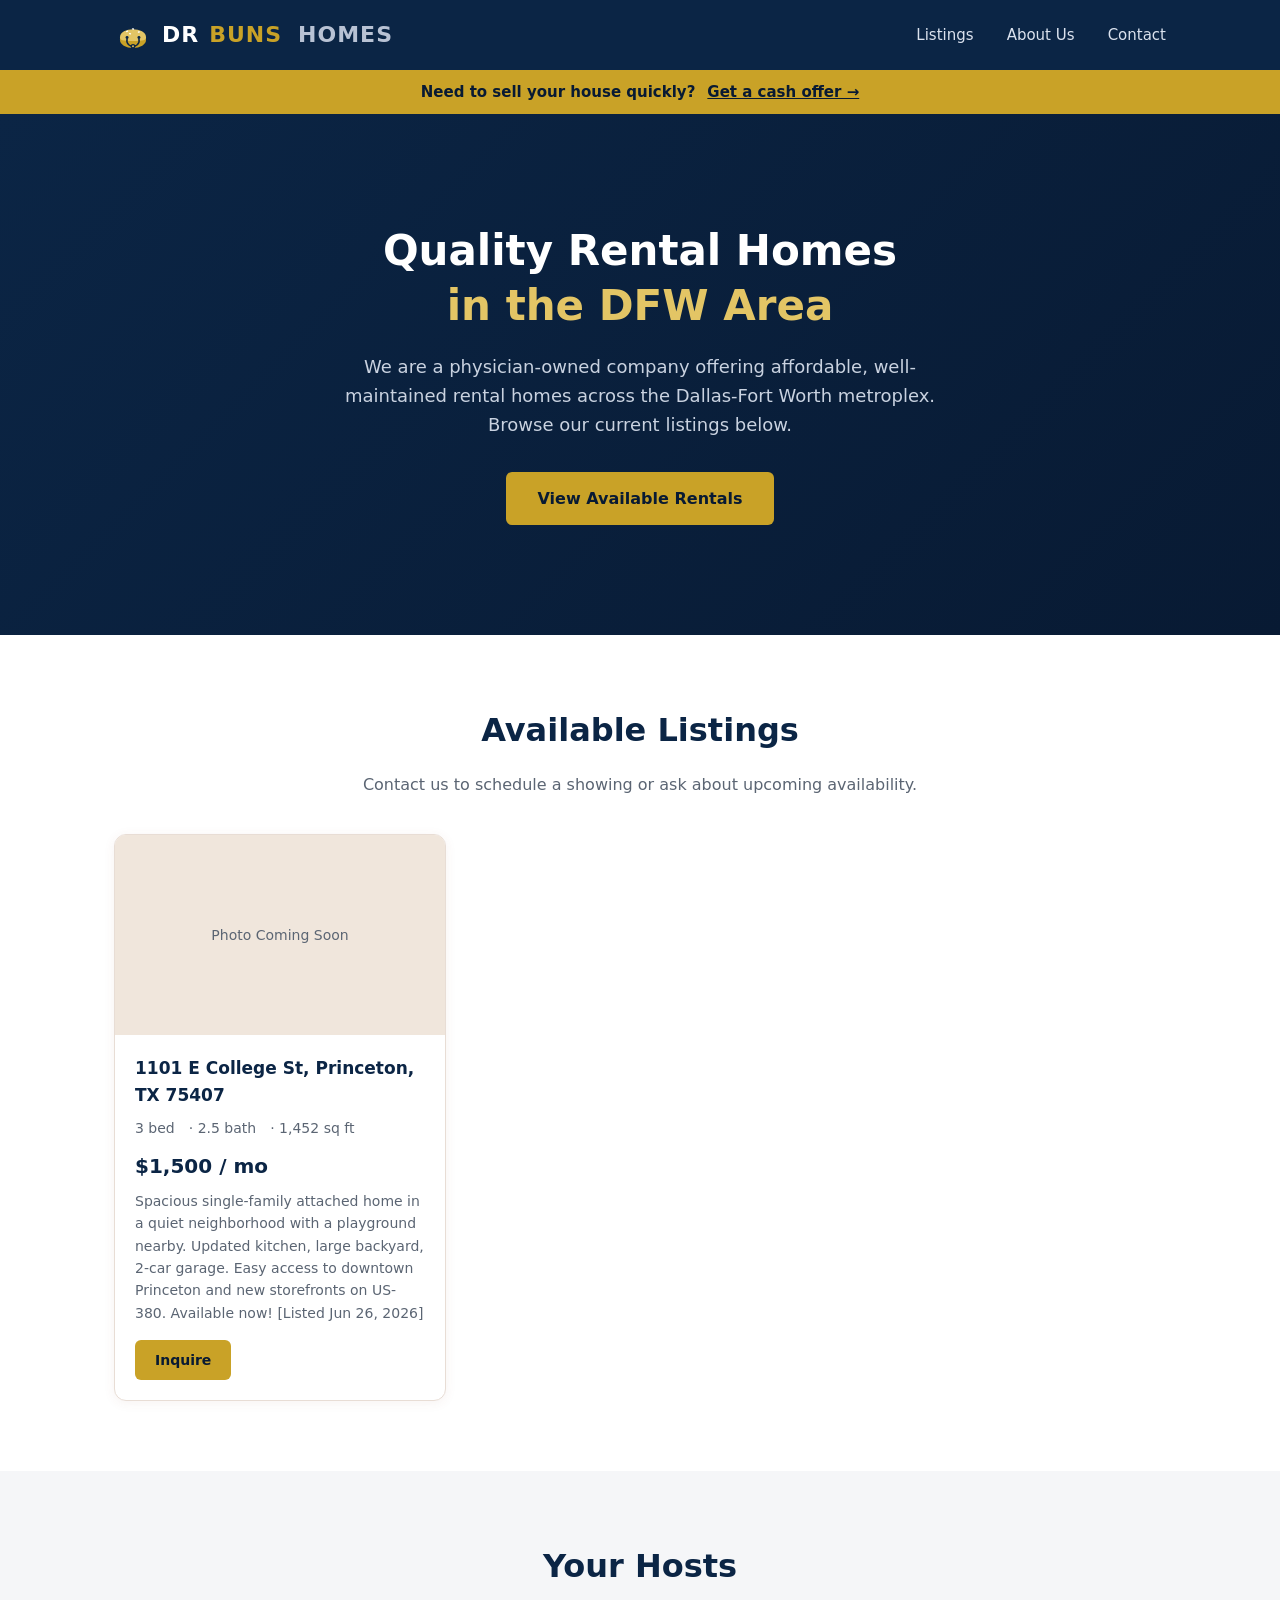
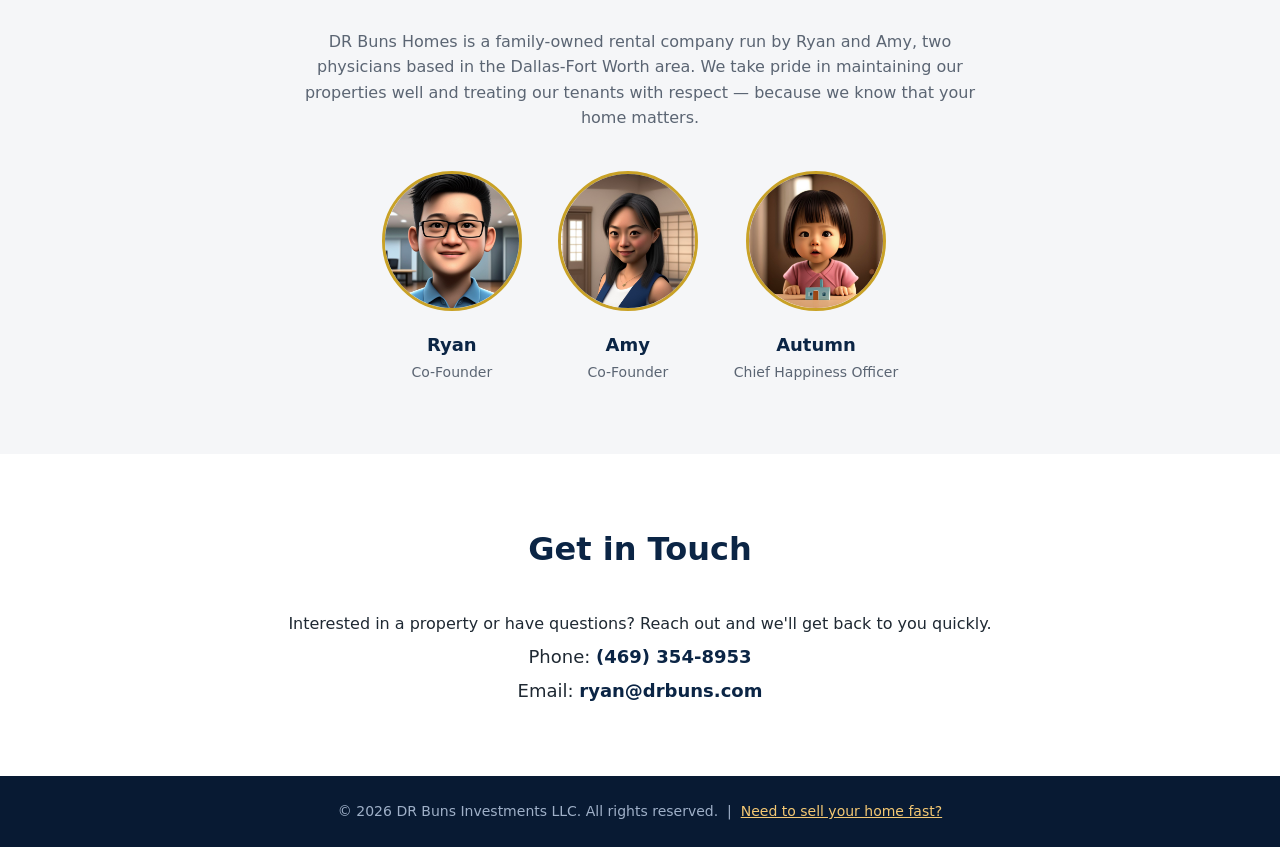
==== commit 141fa4d5: "Updated business phone number to (469) 354-8953 Updated business phone number to (469) 354-8953" ====
--- a/index.html
+++ b/index.html
@@ -92,7 +92,7 @@
     <div class="container contact-inner">
       <h2>Get in Touch</h2>
       <p>Interested in a property or have questions? Reach out and we'll get back to you quickly.</p>
-      <p class="contact-detail">Phone: <a href="tel:+18474457886">(847) 445-7886</a></p>
+      <p class="contact-detail">Phone: <a href="tel:+14693548953">(469) 354-8953</a></p>
       <p class="contact-detail">Email: <a href="mailto:ryan@drbuns.com">ryan@drbuns.com</a></p>
     </div>
   </section>
